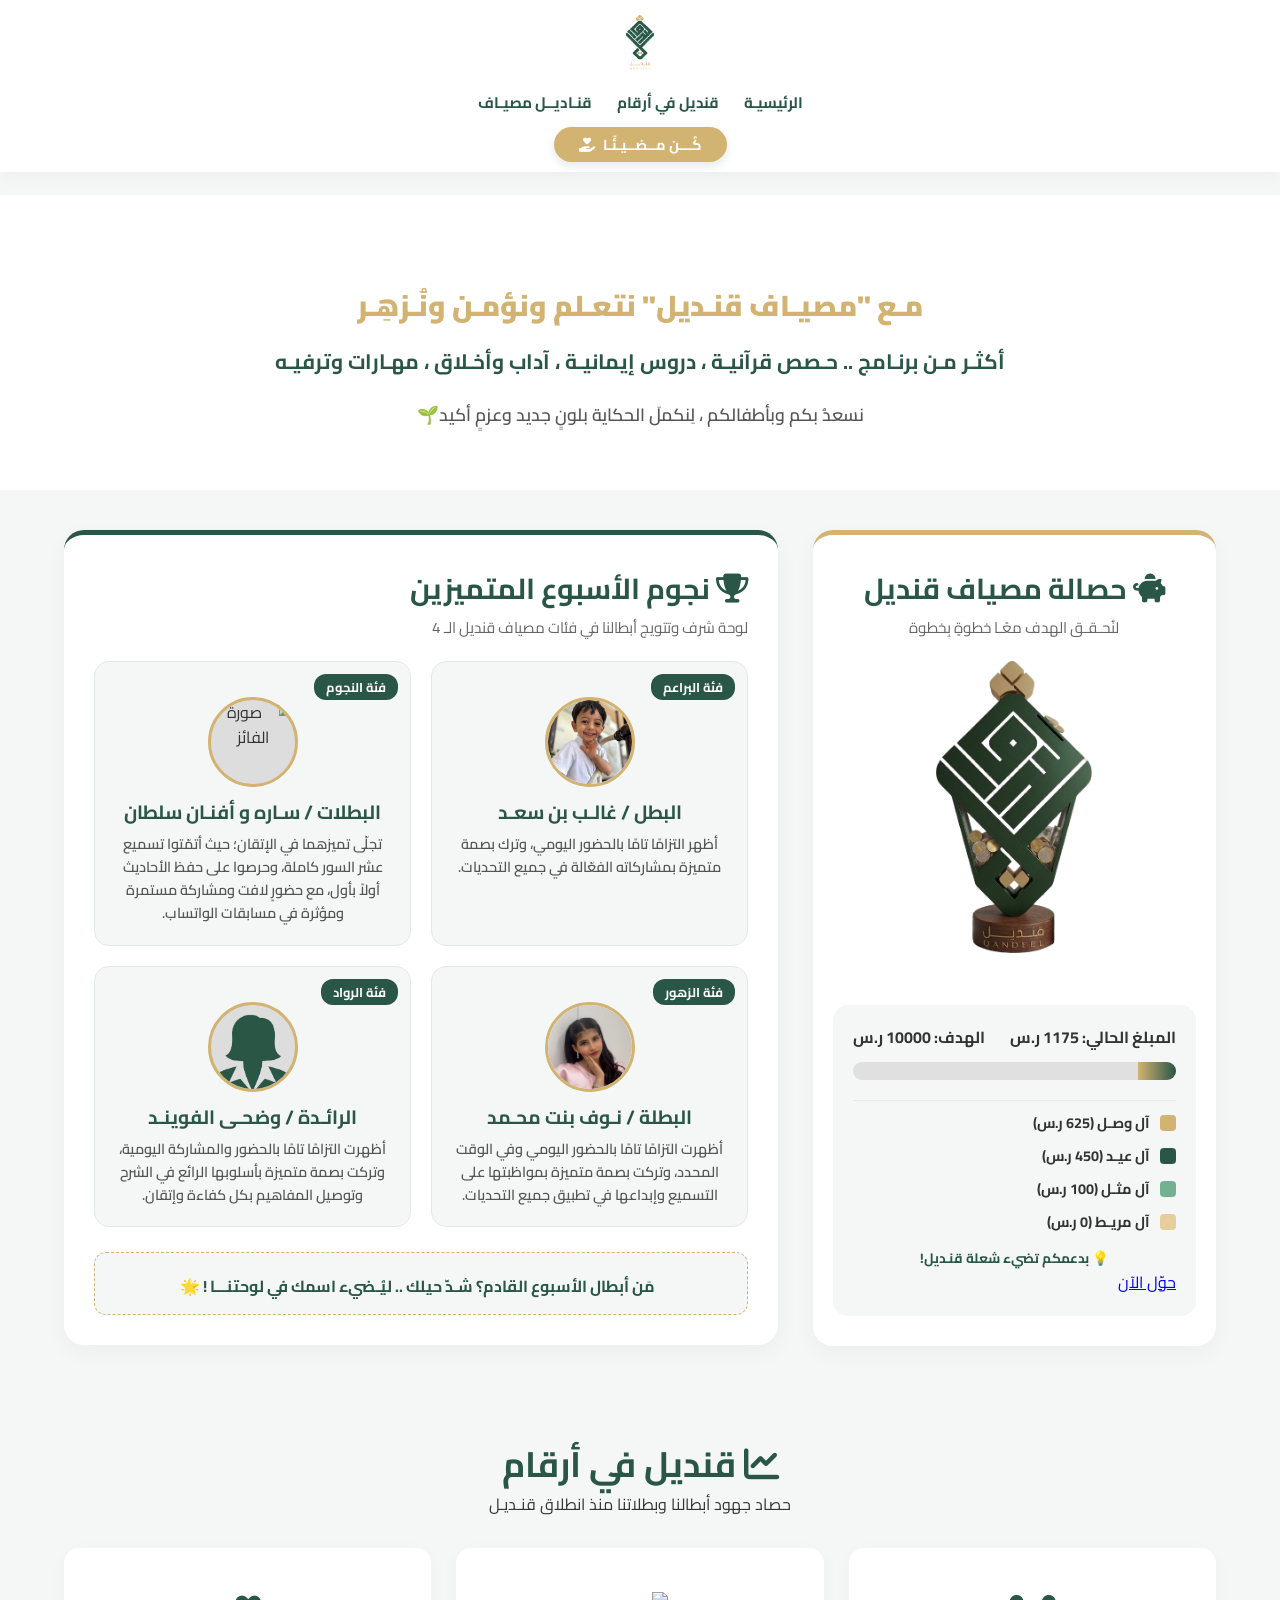
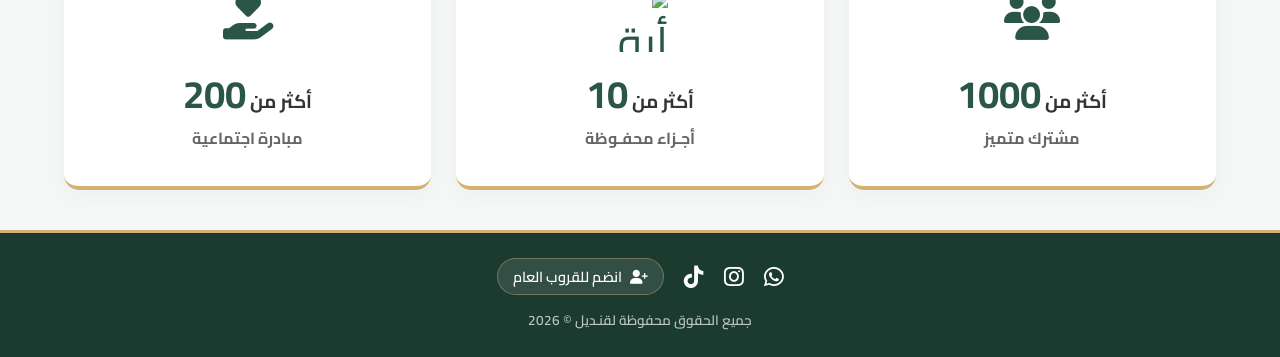
==== index.html @ 7ebe087e "Update index.html" ====
<!DOCTYPE html>
<html lang="ar" dir="rtl">
<head>
    <meta charset="UTF-8">
    <meta name="viewport" content="width=device-width, initial-scale=1.0">
    <title>قنديل</title>
    <!-- استدعاء خط Cairo المعتمد -->
    <link rel="preconnect" href="https://fonts.googleapis.com">
    <link rel="preconnect" href="https://fonts.gstatic.com" crossorigin>
    <link href="https://fonts.googleapis.com/css2?family=Cairo:wght@400;600;700;900&display=swap" rel="stylesheet">
    <!-- مكتبة الأيقونات Font Awesome -->
    <link rel="stylesheet" href="https://cdnjs.cloudflare.com/ajax/libs/font-awesome/6.4.0/css/all.min.css">
    <link rel="stylesheet" href="styleq.css">
</head>
<body>
<header>
    <div class="container navbar">
        <!-- الشعار في الأعلى ليكون بالوسط تماماً -->
        <div class="nav-logo-row">
            <a href="index.html#hero">
                <img src="شفاف%20%20قنديل.png" alt="شعار مصياف قنديل" class="nav-logo">
            </a>
        </div>

        <!-- روابط التنقل تحت الشعار مباشرة -->
        <div class="nav-links-row">
            <nav>
                <ul class="nav-links">
                    <li><a href="index.html" title="الرئيسية"> الرئيسيـة </a></li>
                    <li><a href="index.html#stats">قنديل في أرقام</a></li>
                    <li><a href="all.html">قنـاديــل مصيـاف</a></li>
                </ul>
            </nav>
        </div>

        <!-- 3. زر كن مضيئاً بحجم صغير وملموم في الأسفل -->
        <div class="nav-bottom-row">
            <a href="IBAN.html" class="nav-support-btn">
                كُـــن مــضــيـئًـا <i class="fa-solid fa-hand-holding-heart"></i>
            </a>
        </div>

    </div>
</header>
<section class="hero-section" id="hero">
    <div class="container hero-container">

        <h1 class="welcome-title"> <span class="brand-name"></span></h1>

        <div class="hero-intro-content">
            <h2 class="hero-main-text">مـع "مصيـاف قنـديل" نتعـلم ونؤمـن ونُـزهِـر</h2>
            <p class="hero-sub-text">أكثـر مـن برنـامج .. حـصص قرآنيـة ، دروس إيمانيـة ، آداب وأخـلاق ، مهـارات وترفيـه</p>
            <p class="hero-vision-text">نسعدُ بكم وبأطفالكم ،
لِنكملَ الحكاية بلونٍ جديد وعزمٍ أكيد🌱</p>
        </div>

    </div>
</section>

    <!-- لوحة التفاعل الرئيسية (المقسمة لعمودين يمين ويسار) -->
    <section id="main-dashboard" class="dashboard-section">
        <div class="container dashboard-grid">

            <!-- العمود الأيمن: الحصالة ممتدة بالطول -->
            <div class="right-column-box">
                <div class="section-title-box">
                    <h2><i class="fa-solid fa-piggy-bank"></i> حصالة مصياف قنديل</h2>
                    <p>لنُحـقـق الهدف معًـا خطوةٍ بِخطوة</p>
                </div>
                <!-- صورة الحصالة الكبيرة -->
                <div class="money-box-img-container">
                    <img src="حصالةقنديل.png" alt="حصالة قنديل الكبيرة" class="money-box-large-img">
                </div>
                <!-- عداد الحصالة أسفل الصورة -->
                <div class="progress-container-box">
                    <div class="progress-info">
                        <span>المبلغ الحالي: <strong id="current-amount">1175</strong> ر.س</span>
                        <span>الهدف: <strong>10000</strong> ر.س</span>
                    </div>

                    <div class="progress-bar-bg">
                        <div id="progress-fill" class="progress-bar-fill" style="width: 11.75%;"></div>
                    </div>

                    <div class="families-legend">
                        <div class="legend-item">
                            <span class="color-box" style="background-color: #D2B372;"></span> <span class="family-name">آل وصـل (625 ر.س)</span>
                        </div>
                        <div class="legend-item">
                            <span class="color-box" style="background-color: #2A5647;"></span> <span class="family-name">آل عيـد (450 ر.س)</span>
                        </div>
                        <div class="legend-item">
                            <span class="color-box" style="background-color: #72B192;"></span> <span class="family-name">آل مثـل (100 ر.س)</span>
                        </div>
                        <div class="legend-item">
                            <span class="color-box" style="background-color: #E6CE9A;"></span> <span class="family-name">آل مريـط (0 ر.س)</span>
                        </div>
                    </div>

                    <p class="motivation-text">💡 بدعمكم تضيء شعلة قنـديل!</p>
                    <div class="motivation-btn-row">
                    <a href="IBAN.html" class="btn-transfer-now">حوّل الآن</a>
                    </div>
                </div>
            </div>

            <!-- العمود الأيسر والأوسط: لوحة نجوم الفئات الـ 4 -->
            <div class="left-column-stars">
                <div class="section-title-box">
                    <h2><i class="fa-solid fa-trophy"></i> نجوم الأسبوع المتميزين</h2>
                    <p>لوحة شرف وتتويج أبطالنا في فئات مصياف قنديل الـ 4</p>
                </div>

                <div class="stars-categories-grid">
                    <div class="winner-card card-baraem">
                        <span class="category-tag">فئة البراعم</span>
                        <div class="winner-avatar-box">
                            <img src="غالب%20سعد.jpeg" alt="صورة الفائز" class="winner-img">
                        </div>
                        <div class="winner-details">
                            <h3>البطل / غالـب بن سعـد </h3>
                            <p class="achievement-text">أظهر التزامًا تامًا بالحضور اليومي، وترك بصمة متميزة بمشاركاته الفعّالة في جميع التحديات.</p>
                        </div>
                    </div>

                    <div class="winner-card card-stars">
                        <span class="category-tag">فئة النجوم</span>
                        <div class="winner-avatar-box">
                            <img src="1afnan.png" alt="صورة الفائز" class="winner-img" >
                        </div>
                        <div class="winner-details">
                            <h3>البطلات / سـاره و أفنـان سلطان </h3>
                            <p class="achievement-text">تجلّى تميزهما في الإتقان؛ حيث أتمّتوا تسميع عشر السور كاملة، وحرصوا على حفظ الأحاديث أولاً بأول، مع حضورٍ لافت ومشاركة مستمرة ومؤثرة في مسابقات الواتساب.</p>
                        </div>
                    </div>

                    <div class="winner-card card-flowers">
                        <span class="category-tag">فئة الزهور</span>
                        <div class="winner-avatar-box">
                            <img src="نوف.jpeg" alt="صورة الفائز" class="winner-img">
                        </div>
                        <div class="winner-details">
                            <h3>البطلة / نـوف بنت محـمد </h3>
                            <p class="achievement-text">أظهرت التزامًا تامًا بالحضور اليومي وفي الوقت المحدد، وتركت بصمة متميزة بمواظبتها على التسميع وإبداعها في تطبيق جميع التحديات.</p>
                        </div>
                    </div>

                    <div class="winner-card card-rowad">
                        <span class="category-tag">فئة الرواد</span>
                        <div class="winner-avatar-box">
                            <img src="girl-avatar.png" alt="صورة الفائز" class="winner-img winner-img-rowad">
                        </div>
                        <div class="winner-details">
                            <h3>الرائـدة / وضحـى الفوينـد  </h3>
                            <p class="achievement-text">أظهرت التزامًا تامًا بالحضور والمشاركة اليومية، وتركت بصمة متميزة بأسلوبها الرائع في الشرح وتوصيل المفاهيم بكل كفاءة وإتقان.</p>
                        </div>
                    </div>
                </div>

                <div class="stars-motivation-box">
                    <p><i class="fas fa-sparkles"></i> مَن أبطال الأسبوع القادم؟ شـدّ حيلك .. ليُـضيء اسمك في لوحتنـــا ! 🌟</p>
                </div>
            </div>

        </div>
    </section>

<!-- قسم قنديل في أرقام -->
<section id="stats" class="stats-section">
    <div class="container">
        <div class="section-title">
            <h2><i class="fa-solid fa-chart-line"></i> قنديل في أرقام</h2>
            <p>حصاد جهود أبطالنا وبطلاتنا  منذ انطلاق قنـديـل</p>
        </div>
        <div class="stats-grid">
            <div class="stat-item">
                <div class="stat-icon"><i class="fa-solid fa-users"></i></div>
                <h3>أكثر من <span class="counter" data-target="1000">1000</span></h3>
                <p>مشترك متميز</p>
            </div>

            <div class="stat-item">
    <div class="stat-icon">
        <!-- الصورة الجديدة مكان الأيقونة القديمة -->
        <img src="ايقونة%20قران%20(2).png" alt="أيقونة القرآن" class="quran-custom-icon">
    </div>
    <h3>أكثر من <span class="counter" data-target="10">10</span></h3>
    <p>أجـزاء محفـوظة</p>
    </div>
            <div class="stat-item">
                <div class="stat-icon"><i class="fa-solid fa-hand-holding-heart"></i></div>
                <h3>أكثر من <span class="counter" data-target="200">200</span></h3>
                <p>مبادرة اجتماعية</p>
            </div>
        </div>
    </div>
</section>


    <!-- الفوتر -->
<footer>
    <div class="container footer-container">
        <div class="footer-socials">
            <a href="https://wa.me/966579517751" target="_blank" title="واتساب المبادرة" class="footer-icon-link">
                <i class="fa-brands fa-whatsapp"></i>
            </a>
            <a href="https://www.instagram.com/qandeel_fund" target="_blank" title="انستقرام المبادرة" class="footer-icon-link">
             <i class="fa-brands fa-instagram"></i>
            </a>
            <a href="https://www.tiktok.com/@qandeel_fund?_r=1&_t=ZS-97tT4upqG7I" target="_blank" title="تيك توك المبادرة" class="footer-icon-link">
            <i class="fa-brands fa-tiktok"></i>
            </a>
            <a href="https://chat.whatsapp.com/KPNoigsbJTEI9pqOmeyUr5?mode=gi_t" target="_blank" title="القروب العام" class="footer-icon-link join-icon">
                <i class="fa-solid fa-user-plus"></i> <span class="icon-text">انضم للقروب العام</span>
            </a>
        </div>

        <div class="footer-rights">
            <p>جميع الحقوق محفوظة لقنـديل © 2026</p>
        </div>
    </div>
</footer>

<!-- استدعاء ملف الجافا سكريبت للعدادات وشريط التقدم فقط -->
<script type="text/javascript" src="./script.js?v=1.2"></script>

</body>
</html>
---- styleq.css ----
/* =======================================================
   1. إعدادات المتغيرات والألوان بناءً على هوية قنديل
   ======================================================= */
:root {
    --primary-color: #2A5647;   /* الأخضر الداكن المعتمد للهوية */
    --accent-color: #D2B372;    /* الذهبي المعتمد (شعلة النور) */
    --light-bg: #f4f7f5;        /* خلفية مريحة */
    --white: #ffffff;
    --text-color: #333333;
    --transition: all 0.4s ease;
}

* {
    margin: 0;
    padding: 0;
    box-sizing: border-box;
    font-family: 'Cairo', sans-serif;
}

html {
    scroll-behavior: smooth;
}

body {
    background-color: var(--light-bg);
    color: var(--text-color);
    line-height: 1.6;
    overflow-x: hidden; /* يمنع أي ظهور لشريط التمرير العرضي المزعج في الآيفون */
    padding-top: 195px !important; /* مسافة تعويضية علوية لضمان عدم اختفاء بداية الـ Hero تحت الهيدر المطور المكون من 3 أسطر */
}

.container {
    width: 90%;
    max-width: 1300px;
    margin: 0 auto;
}

/* =======================================================
   2. الهيدر وشريط التنقل العلوي الثابت والمطور (Navbar)
   ======================================================= */
header {
    background-color: var(--white);
    box-shadow: 0 4px 15px rgba(0, 0, 0, 0.04);
    position: fixed;
    top: 0;
    left: 0;
    width: 100%;
    z-index: 1000;
    padding: 15px 0 10px 0;
}

/* حاوية الهيدر ترتب الأسطر الثلاثة عمودياً وتحاذيها في الوسط */
.navbar {
    display: flex;
    flex-direction: column;
    align-items: center; /* توسيط كل شيء */
    gap: 12px;
    width: 100%;
}

/* السطر الأول: الشعار في المنتصف */
.nav-logo-row {
    display: flex;
    justify-content: center;
    width: 100%;
}

.nav-logo {
    height: 55px; /* حجم مناسب للشعار */
    width: auto;
    object-fit: contain;
}

/* السطر الثاني: الروابط مجمعة في الوسط تحت الشعار */
.nav-links-row {
    display: flex;
    justify-content: center;
    width: 100%;
}

.nav-links {
    display: flex;
    align-items: center;
    justify-content: center;
    gap: 25px;
    list-style: none;
    margin: 0;
    padding: 0;
}

.nav-links li a {
    text-decoration: none;
    color: var(--primary-color);
    font-weight: 700;
    font-size: 0.95rem;
    transition: var(--transition);
}

.nav-links li a:hover {
    color: var(--accent-color);
}

/* أيقونة المنزل */
.home-icon {
    font-size: 1.3rem;
    color: var(--primary-color);
    transition: var(--transition);
    vertical-align: middle;
}

.home-icon:hover {
    color: var(--accent-color);
    transform: scale(1.15);
}

/* السطر الثالث: زر الدعم المصغر */
.nav-bottom-row {
    display: flex;
    justify-content: center;
    width: 100%;
}

/* تصميم الزر المصغر والمحكوم بأبعاد ثابتة */
.nav-support-btn {
    background-color: var(--accent-color);
    color: var(--white) !important;
    padding: 6px 25px; /* تقليل الحشو ليكون أصغر وأرشق */
    max-width: 180px; /* تحديد عرض أقصى لكي لا يمتد ويصبح ضخماً */
    width: auto; /* يلغي الامتداد التلقائي */
    border-radius: 50px;
    text-decoration: none;
    font-weight: 700;
    font-size: 0.9rem; /* خط أصغر وأرتب */
    box-shadow: 0 4px 10px rgba(42, 86, 71, 0.12);
    transition: var(--transition);
    display: inline-flex;
    align-items: center;
    justify-content: center;
    gap: 8px;
}

.nav-support-btn:hover {
    background-color: var(--primary-color);
    transform: translateY(-2px);
    box-shadow: 0 6px 15px rgba(42, 86, 71, 0.2);
}

/* =======================================================
   3. قسم الترحيب الموحد (Hero Section) - فخامة متكاملة عمودية
   ======================================================= */
.hero-section {
    background: var(--white);
    padding: 60px 0;
    text-align: center;
    width: 100%;
}

.hero-container {
    max-width: 900px;
    margin: 0 auto;
    display: flex;
    flex-direction: column;
    align-items: center;
    gap: 30px; /* مسافة مريحة تفصل الترحيب الرئيسي عن بقية الأسطر */
}

/* جملة الترحيب الرئيسية */
.welcome-title {
    font-size: 2.2rem;
    font-weight: 900;
    color: var(--primary-color);
    margin: 0;
}

.welcome-title .brand-name {
    color: var(--accent-color);
}

/* حاوية الأسطر العمودية الثلاثة */
.hero-intro-content {
    display: flex;
    flex-direction: column;
    align-items: center;
    gap: 20px; /* مسافة متناسقة بين الأسطر الثلاثة تحت بعض */
    width: 100%;
}

/* السطر الأول */
.hero-main-text {
    font-size: 1.8rem;
    font-weight: 900;
    color: var(--accent-color);
    margin: 0;
    line-height: 1.4;
}

/* السطر الثاني */
.hero-sub-text {
    font-size: 1.3rem;
    font-weight: 700;
    color: var(--primary-color);
    margin: 0;
    line-height: 1.6;
}

/* السطر الثالث */
.hero-vision-text {
    font-size: 1.1rem;
    font-weight: 600;
    color: #555555;
    max-width: 850px;
    margin: 0 auto;
    line-height: 1.8;
}

.btn-primary {
    background-color: var(--primary-color);
    color: var(--white);
    padding: 14px 35px;
    border-radius: 30px;
    text-decoration: none;
    font-weight: 700;
    font-size: 1.1rem;
    transition: var(--transition);
    display: inline-block;
    box-shadow: 0 4px 15px rgba(42, 86, 71, 0.2);
}

.btn-primary:hover {
    background-color: var(--accent-color);
    color: var(--primary-color);
}

/* =======================================================
   4. لوحة التحكم الإحصائية (Dashboard Section)
   ======================================================= */
.dashboard-section {
    padding: 40px 0;
}

.dashboard-grid {
    display: grid;
    grid-template-columns: 35% 62%;
    gap: 3%;
    align-items: start;
}

.section-title-box h2 {
    color: var(--primary-color);
    font-size: 1.8rem;
    margin-bottom: 5px;
    font-weight: 700;
}

.stat-icon .quran-custom-icon {
    width: 55px;
    height: 60px;
    object-fit: contain;
    display: inline-block;
    vertical-align: middle;
}

.section-title-box p {
    color: #666;
    font-size: 0.95rem;
    margin-bottom: 20px;
}

/* بوكس الحصالة */
.right-column-box {
    background-color: var(--white);
    padding: 30px 20px;
    border-radius: 20px;
    box-shadow: 0 8px 25px rgba(0,0,0,0.04);
    border-top: 5px solid var(--accent-color);
    text-align: center;
}

.money-box-img-container {
    margin: 20px 0;
}

.money-box-large-img {
    max-width: 43%;
    height: auto;
    animation: pulse 2.5s infinite alternate;
}

@keyframes pulse {
    0% { transform: scale(1); }
    100% { transform: scale(1.04); }
}

/* =======================================================
   5. بوكس العداد ودليل ألوان العوائل الجديد
   ======================================================= */
.progress-container-box {
    background-color: var(--light-bg);
    padding: 20px;
    border-radius: 15px;
    margin-top: 15px;
    text-align: right;
}

.progress-info {
    display: flex;
    justify-content: space-between;
    font-size: 1rem;
    font-weight: 700;
    margin-bottom: 12px;
    direction: rtl;
}

.progress-bar-bg {
    background-color: #e0e0e0;
    height: 18px;
    border-radius: 10px;
    overflow: hidden;
    margin-bottom: 20px;
}

/* الكود يستهدف الكلاس الجديد الخاص بالرائدة فقط */
.winner-img-rowad {
    transform: translateY(7px) !important;
    object-position: bottom center !important;
}

.progress-bar-fill {
    background: linear-gradient(90deg, var(--accent-color), var(--primary-color));
    height: 100%;
    transition: width 1.5s ease-in-out;
}

/* دليل ألوان العوائل الرأسي المنظم للآيفون */
.families-legend {
    display: flex;
    flex-direction: column;
    gap: 10px;
    margin: 15px 0;
    padding-top: 10px;
    border-top: 1px solid rgba(0, 0, 0, 0.05);
}

.legend-item {
    display: flex;
    align-items: center;
    gap: 10px;
    direction: rtl;
}

.color-box {
    width: 16px;
    height: 16px;
    border-radius: 4px;
    display: inline-block;
    flex-shrink: 0;
}

.family-name {
    font-size: 0.9rem;
    font-weight: 700;
    color: var(--text-color);
}

.motivation-text {
    font-size: 0.85rem;
    color: var(--primary-color);
    font-weight: 700;
    margin-top: 15px;
    text-align: center;
}

/* =======================================================
   6. لوحة شرف النجوم والأرقام
   ======================================================= */
.left-column-stars {
    background-color: var(--white);
    padding: 30px;
    border-radius: 20px;
    box-shadow: 0 8px 25px rgba(0,0,0,0.04);
    border-top: 5px solid var(--primary-color);
}

.stars-categories-grid {
    display: grid;
    grid-template-columns: 1fr 1fr;
    gap: 20px;
}

.winner-card {
    background: var(--light-bg);
    border-radius: 15px;
    padding: 20px;
    position: relative;
    display: flex;
    flex-direction: column;
    align-items: center;
    text-align: center;
    transition: var(--transition);
    border: 1px solid #e3eae5;
}

.winner-card:hover {
    transform: translateY(-5px);
    box-shadow: 0 10px 20px rgba(42, 86, 71, 0.08);
}

.category-tag {
    position: absolute;
    top: 12px;
    right: 12px;
    background-color: var(--primary-color);
    color: var(--white);
    padding: 3px 12px;
    border-radius: 12px;
    font-size: 0.8rem;
    font-weight: 700;
}

.winner-avatar-box {
    width: 90px;
    height: 90px;
    border-radius: 50%;
    border: 3px solid var(--accent-color);
    overflow: hidden;
    margin: 15px 0 10px 0;
    background-color: #ddd;
}

.winner-img {
    width: 100%;
    height: 100%;
    object-fit: cover;
}

.winner-details h3 {
    color: var(--primary-color);
    font-size: 1.2rem;
    font-weight: 700;
    margin-bottom: 5px;
}

/* --- تنسيق النص التشجيعي أسفل لوحة النجوم --- */
.stars-motivation-box {
    margin-top: 25px;
    padding: 15px;
    background-color: var(--light-bg);
    border-radius: 12px;
    text-align: center;
    border: 1px dashed var(--accent-color);
}

.stars-motivation-box p {
    color: var(--primary-color);
    font-size: 1rem;
    font-weight: 700;
    margin: 0;
    display: inline-flex;
    align-items: center;
    justify-content: center;
    gap: 8px;
}

.achievement-text {
    font-size: 0.9rem;
    color: #555;
    font-weight: 600;
}

.section-title {
    text-align: center;
    margin: 50px 0 30px 0;
}

.section-title h2 {
    color: var(--primary-color);
    font-size: 2.2rem;
    font-weight: 700;
}

.stats-grid {
    display: grid;
    grid-template-columns: repeat(auto-fit, minmax(260px, 1fr));
    gap: 25px;
    margin-bottom: 40px;
}

.stat-item {
    background-color: var(--white);
    padding: 35px 20px;
    border-radius: 15px;
    text-align: center;
    box-shadow: 0 5px 20px rgba(0,0,0,0.03);
    border-bottom: 4px solid var(--accent-color);
}

.stat-icon {
    font-size: 2.8rem;
    color: var(--primary-color);
    margin-bottom: 10px;
}

.counter {
    font-size: 2.4rem;
    color: var(--primary-color);
    font-weight: 700;
}

.stat-item p {
    font-weight: 700;
    color: #666;
}

/* =======================================================
   7. قسم من نحن والفوتر الرسمي المطور
   ======================================================= */
.about-section {
    background-color: var(--primary-color);
    color: var(--white);
    padding: 60px 0;
    border-radius: 20px 20px 0 0;
}

.about-grid {
    display: grid;
    grid-template-columns: 55% 40%;
    gap: 5%;
    align-items: center;
}

.about-text h2 {
    color: var(--accent-color);
    font-size: 2rem;
    margin-bottom: 20px;
    font-weight: 700;
    text-align: right;
}

.about-text p {
    font-size: 1rem;
    font-weight: 600;
    text-align: right;
    line-height: 1.8;
    opacity: 0.95;
}

.about-gallery-single {
    width: 80%;
    text-align: center;
}

.combined-gallery-img {
    width: 100%;
    height: auto;
    display: block;
    object-fit: contain;
}

footer {
    background-color: #1b3a30;
    color: var(--white);
    padding: 25px 0;
    font-weight: 600;
    font-size: 0.9rem;
    border-top: 3px solid var(--accent-color);
}

.footer-container {
    display: flex;
    flex-direction: column;
    align-items: center;
    gap: 15px;
    text-align: center;
}

.footer-socials {
    display: flex;
    align-items: center;
    justify-content: center;
    gap: 20px;
}

.footer-icon-link {
    color: var(--white);
    text-decoration: none;
    font-size: 1.4rem;
    display: inline-flex;
    align-items: center;
    gap: 8px;
    transition: var(--transition);
}

.footer-icon-link.join-icon {
    font-size: 0.9rem;
    background-color: rgba(255, 255, 255, 0.1);
    padding: 6px 15px;
    border-radius: 20px;
    border: 1px solid rgba(212, 179, 114, 0.4);
}

.footer-icon-link:hover {
    color: var(--accent-color);
    transform: translateY(-2px);
}

.footer-icon-link.join-icon:hover {
    background-color: var(--accent-color);
    color: var(--primary-color);
}

.footer-rights p {
    opacity: 0.7;
    font-size: 0.85rem;
}

/* =======================================================
   8. شاشات العرض التفاعلية المتوسطة (Tablets)
   ======================================================= */
@media (max-width: 992px) {
    .dashboard-grid { grid-template-columns: 1fr; gap: 30px; }
    .stars-categories-grid { grid-template-columns: 1fr; }
    .about-grid { grid-template-columns: 1fr; gap: 30px; }
    .about-gallery-single { width: 100%; }
}

/* =======================================================
   9. شاشات الجوال المخصصة والآيفون والتجاوب الذكي الموحد
   ======================================================= */
@media (max-width: 440px) {
    body {
        padding-top: 160px !important; /* مسافة تعويضية موزونة لحماية الهيدر في الجوال لمنع اختفاء الترحيب */
    }

    .hero-section {
        padding-top: 0px !important; /* تقليل المسافة العلوية لتبدأ الفقرة مباشرة تحت الهيدر المفتوح */
        padding-bottom: 25px;
    }

    .hero-container {
        gap: 20px;
        padding: 0 15px;
    }

    .welcome-title { font-size: 1.6rem; }
    .hero-intro-content { gap: 15px; }
    .hero-main-text { font-size: 1.25rem; }
    .hero-sub-text { font-size: 1.05rem; }
    .hero-vision-text { font-size: 0.9rem; line-height: 1.7; }

    /* ضمان ثبات الهيدر العمودي في الجوال */
    .navbar {
        display: flex !important;
        flex-direction: column !important;
        justify-content: center !important;
        align-items: center !important;
        width: 100% !important;
        gap: 12px !important;
        padding: 0 !important;
    }

    .nav-logo {
        height: 48px !important; /* تصغير طفيف وموحد للشعار في الجوال */
        margin-bottom: 2px !important;
    }

    nav {
        width: 100% !important;
        display: flex !important;
        justify-content: center !important;
    }

    nav ul {
        display: flex !important;
        flex-direction: row !important;
        align-items: center !important;
        justify-content: center !important;
        gap: 15px !important; /* مسافة مريحة للروابط */
        width: 100% !important;
    }

    nav ul li {
        margin: 0 !important;
        padding: 0 !important;
    }

    nav ul li a {
        font-size: 0.88rem !important;
        white-space: nowrap !important;
    }

    .nav-support-btn {
        max-width: 160px !important; /* أبعاد محكومة للزر على الآيفون */
        padding: 5px 20px !important;
        font-size: 0.88rem !important;
        width: 100% !important;
        justify-content: center;
    }

    /* ضبط أبعاد كتل العناصر المتنوعة للجوال */
    .section-title-box h2 { font-size: 1.3rem; text-align: center; }
    .section-title-box p { font-size: 0.85rem; text-align: center; }
    .money-box-large-img { max-width: 55%; }
    .right-column-box, .left-column-stars { padding: 20px 12px; }
    .about-text h2 { font-size: 1.4rem; text-align: center; }
    .about-text p { font-size: 0.88rem; text-align: justify; }

    .stars-motivation-box {
        margin-top: 18px;
        padding: 12px 10px;
    }
    .stars-motivation-box p {
        font-size: 0.82rem;
    }

    .footer-socials {
        flex-direction: row;
        flex-wrap: wrap;
        justify-content: center;
        gap: 12px;
    }
    .footer-icon-link.join-icon .icon-text {
        font-size: 0.78rem;
    }
}
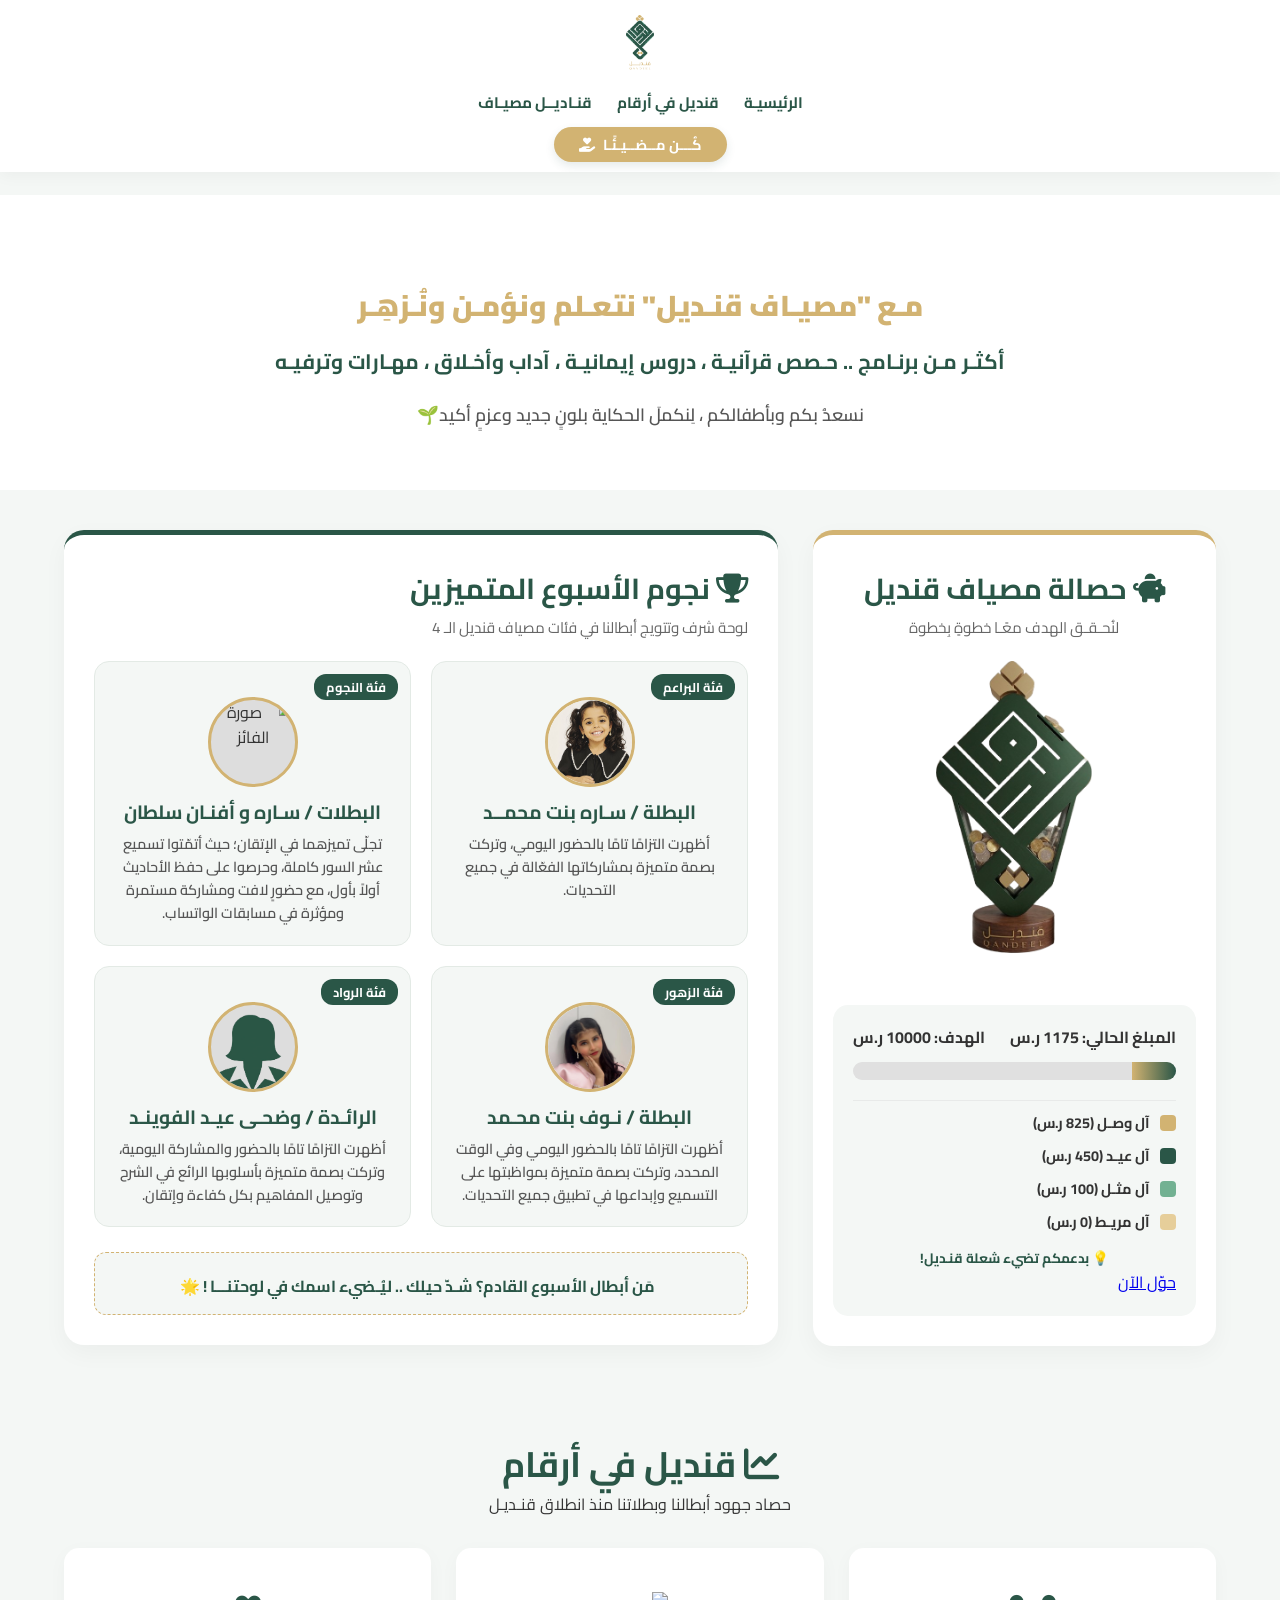
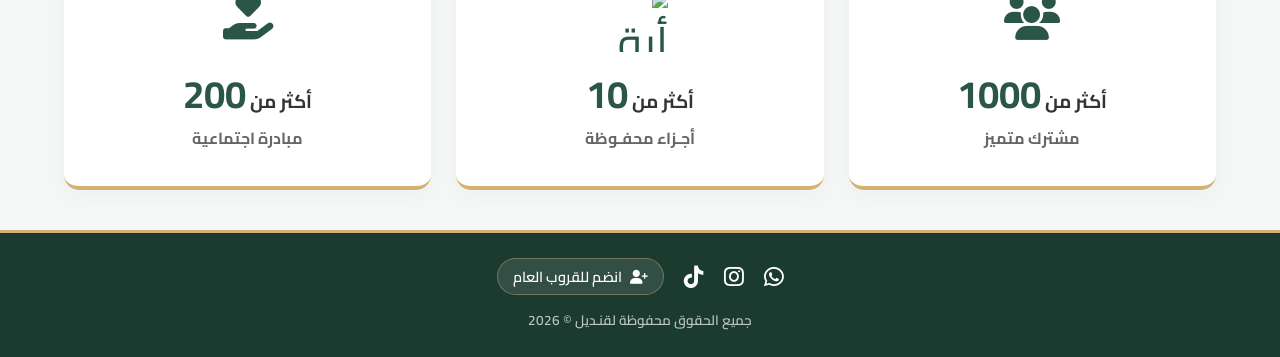
==== commit e59b0bd7: "Update index.html" ====
--- a/index.html
+++ b/index.html
@@ -79,12 +79,12 @@
                     </div>
 
                     <div class="progress-bar-bg">
-                        <div id="progress-fill" class="progress-bar-fill" style="width: 11.75%;"></div>
+                        <div id="progress-fill" class="progress-bar-fill" style="width: 13.75%;"></div>
                     </div>
 
                     <div class="families-legend">
                         <div class="legend-item">
-                            <span class="color-box" style="background-color: #D2B372;"></span> <span class="family-name">آل وصـل (625 ر.س)</span>
+                            <span class="color-box" style="background-color: #D2B372;"></span> <span class="family-name">آل وصـل (825 ر.س)</span>
                         </div>
                         <div class="legend-item">
                             <span class="color-box" style="background-color: #2A5647;"></span> <span class="family-name">آل عيـد (450 ر.س)</span>
@@ -115,11 +115,11 @@
                     <div class="winner-card card-baraem">
                         <span class="category-tag">فئة البراعم</span>
                         <div class="winner-avatar-box">
-                            <img src="غالب%20سعد.jpeg" alt="صورة الفائز" class="winner-img">
-                        </div>
-                        <div class="winner-details">
-                            <h3>البطل / غالـب بن سعـد </h3>
-                            <p class="achievement-text">أظهر التزامًا تامًا بالحضور اليومي، وترك بصمة متميزة بمشاركاته الفعّالة في جميع التحديات.</p>
+                            <img src="ساره.jpeg" alt="صورة الفائز" class="winner-img">
+                        </div>
+                        <div class="winner-details">
+                            <h3>البطلة / سـاره بنت محمــد </h3>
+                            <p class="achievement-text">أظهرت التزامًا تامًا بالحضور اليومي، وتركت بصمة متميزة بمشاركاتها الفعّالة في جميع التحديات.</p>
                         </div>
                     </div>
 
@@ -151,7 +151,7 @@
                             <img src="girl-avatar.png" alt="صورة الفائز" class="winner-img winner-img-rowad">
                         </div>
                         <div class="winner-details">
-                            <h3>الرائـدة / وضحـى الفوينـد  </h3>
+                            <h3>الرائـدة / وضحـى عيـد الفوينـد  </h3>
                             <p class="achievement-text">أظهرت التزامًا تامًا بالحضور والمشاركة اليومية، وتركت بصمة متميزة بأسلوبها الرائع في الشرح وتوصيل المفاهيم بكل كفاءة وإتقان.</p>
                         </div>
                     </div>
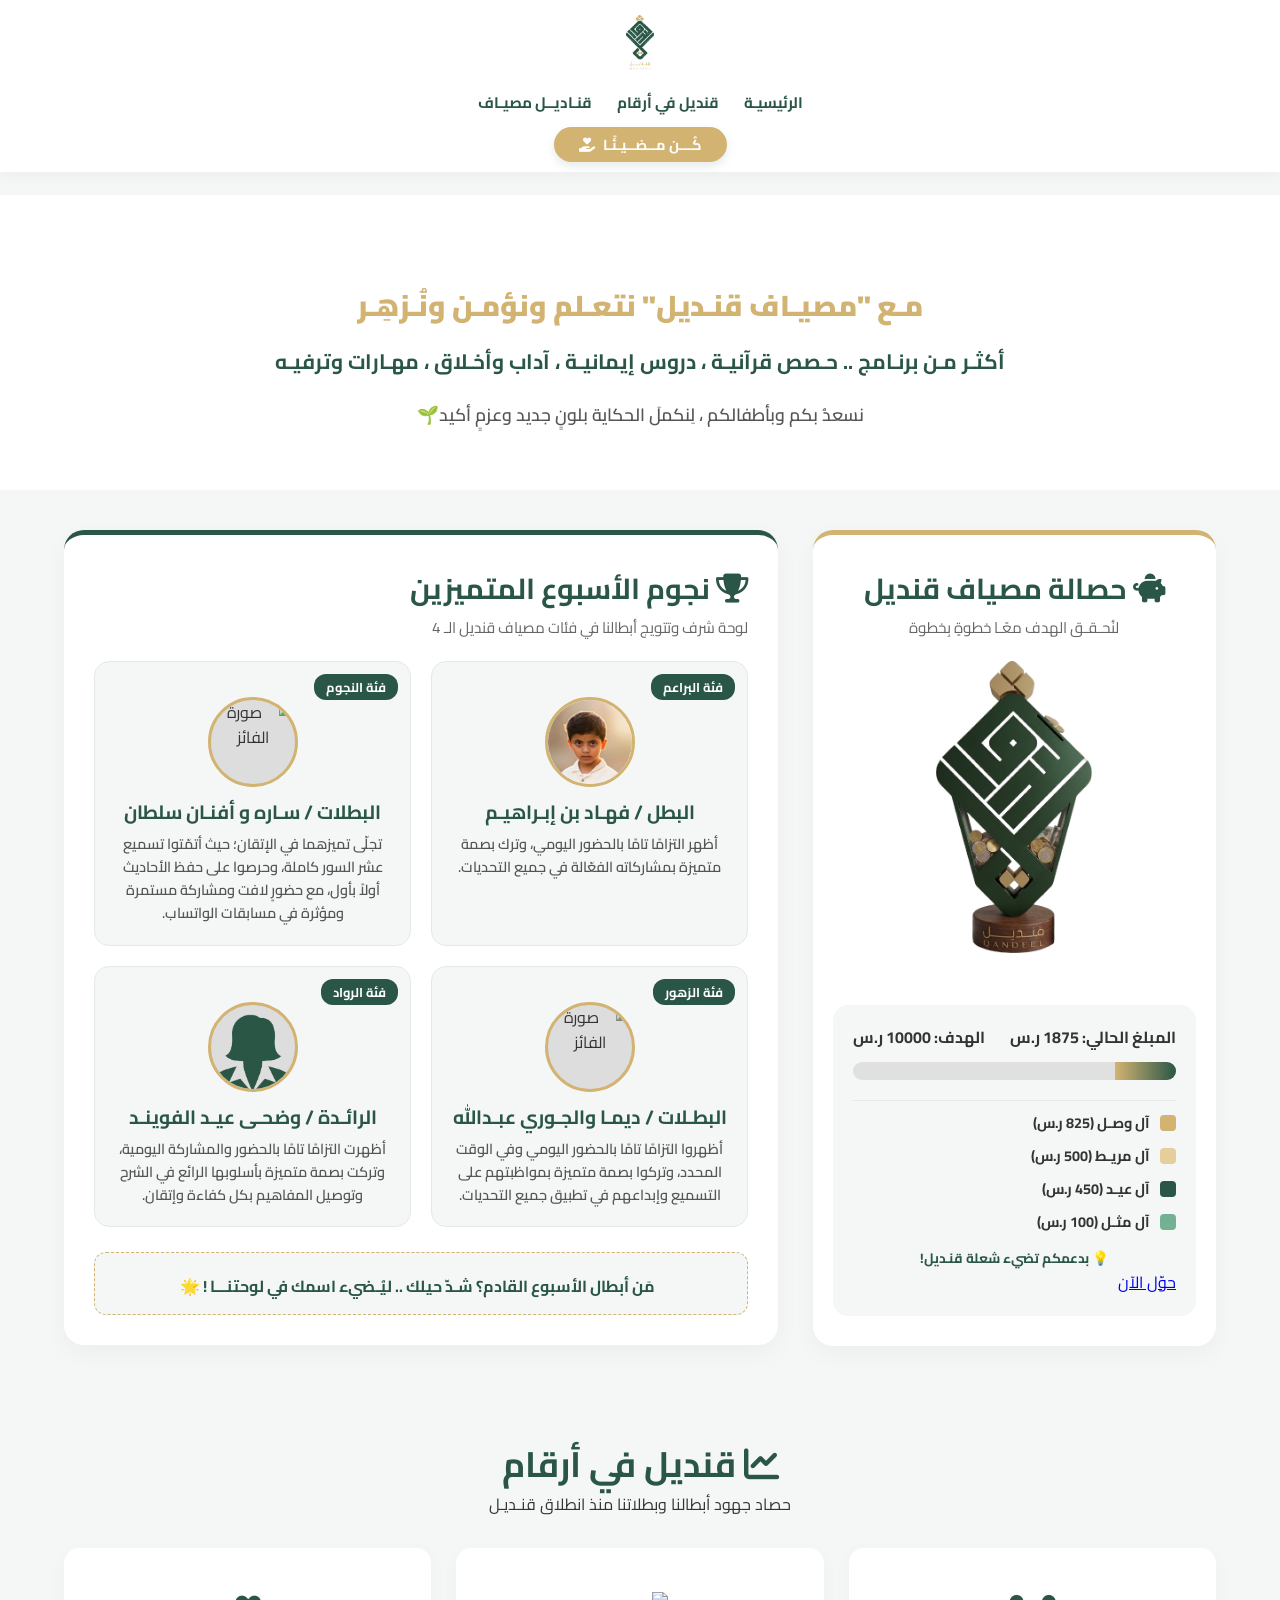
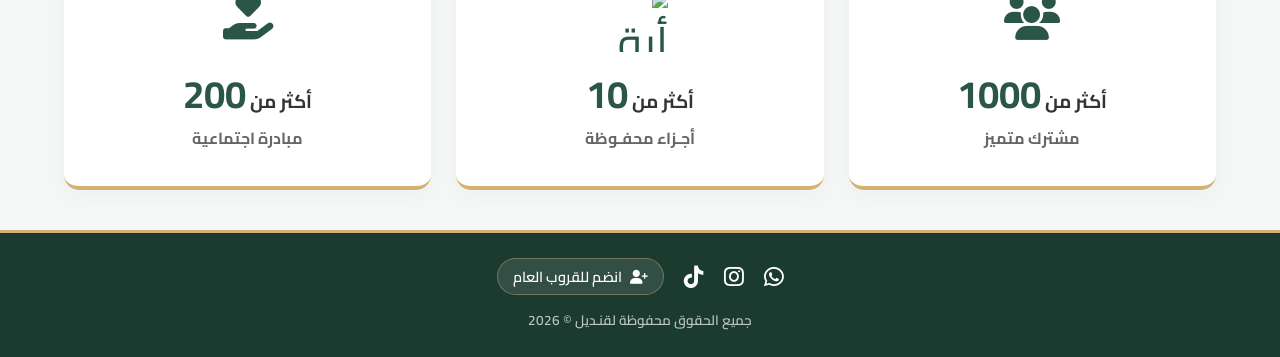
==== commit 52ba4f89: "Update index.html" ====
--- a/index.html
+++ b/index.html
@@ -74,12 +74,12 @@
                 <!-- عداد الحصالة أسفل الصورة -->
                 <div class="progress-container-box">
                     <div class="progress-info">
-                        <span>المبلغ الحالي: <strong id="current-amount">1175</strong> ر.س</span>
+                        <span>المبلغ الحالي: <strong id="current-amount">1875</strong> ر.س</span>
                         <span>الهدف: <strong>10000</strong> ر.س</span>
                     </div>
 
                     <div class="progress-bar-bg">
-                        <div id="progress-fill" class="progress-bar-fill" style="width: 13.75%;"></div>
+                        <div id="progress-fill" class="progress-bar-fill" style="width: 18.75%;"></div>
                     </div>
 
                     <div class="families-legend">
@@ -87,13 +87,13 @@
                             <span class="color-box" style="background-color: #D2B372;"></span> <span class="family-name">آل وصـل (825 ر.س)</span>
                         </div>
                         <div class="legend-item">
+                            <span class="color-box" style="background-color: #E6CE9A;"></span> <span class="family-name">آل مريـط (500 ر.س)</span>
+                        </div>
+                        <div class="legend-item">
                             <span class="color-box" style="background-color: #2A5647;"></span> <span class="family-name">آل عيـد (450 ر.س)</span>
                         </div>
                         <div class="legend-item">
                             <span class="color-box" style="background-color: #72B192;"></span> <span class="family-name">آل مثـل (100 ر.س)</span>
-                        </div>
-                        <div class="legend-item">
-                            <span class="color-box" style="background-color: #E6CE9A;"></span> <span class="family-name">آل مريـط (0 ر.س)</span>
                         </div>
                     </div>
 
@@ -115,11 +115,11 @@
                     <div class="winner-card card-baraem">
                         <span class="category-tag">فئة البراعم</span>
                         <div class="winner-avatar-box">
-                            <img src="ساره.jpeg" alt="صورة الفائز" class="winner-img">
-                        </div>
-                        <div class="winner-details">
-                            <h3>البطلة / سـاره بنت محمــد </h3>
-                            <p class="achievement-text">أظهرت التزامًا تامًا بالحضور اليومي، وتركت بصمة متميزة بمشاركاتها الفعّالة في جميع التحديات.</p>
+                            <img src="فهاد.png" alt="صورة الفائز" class="winner-img">
+                        </div>
+                        <div class="winner-details">
+                            <h3>البطل / فهـاد بن إبـراهيـم  </h3>
+                            <p class="achievement-text">أظهر التزامًا تامًا بالحضور اليومي، وترك بصمة متميزة بمشاركاته الفعّالة في جميع التحديات.</p>
                         </div>
                     </div>
 
@@ -137,11 +137,11 @@
                     <div class="winner-card card-flowers">
                         <span class="category-tag">فئة الزهور</span>
                         <div class="winner-avatar-box">
-                            <img src="نوف.jpeg" alt="صورة الفائز" class="winner-img">
-                        </div>
-                        <div class="winner-details">
-                            <h3>البطلة / نـوف بنت محـمد </h3>
-                            <p class="achievement-text">أظهرت التزامًا تامًا بالحضور اليومي وفي الوقت المحدد، وتركت بصمة متميزة بمواظبتها على التسميع وإبداعها في تطبيق جميع التحديات.</p>
+                            <img src="deema.png" alt="صورة الفائز" class="winner-img">
+                        </div>
+                        <div class="winner-details">
+                            <h3>البطـلات / ديمـا والجـوري عبـدالله </h3>
+                            <p class="achievement-text">أظهروا التزامًا تامًا بالحضور اليومي وفي الوقت المحدد، وتركوا بصمة متميزة بمواظبتهم على التسميع وإبداعهم في تطبيق جميع التحديات.</p>
                         </div>
                     </div>
 
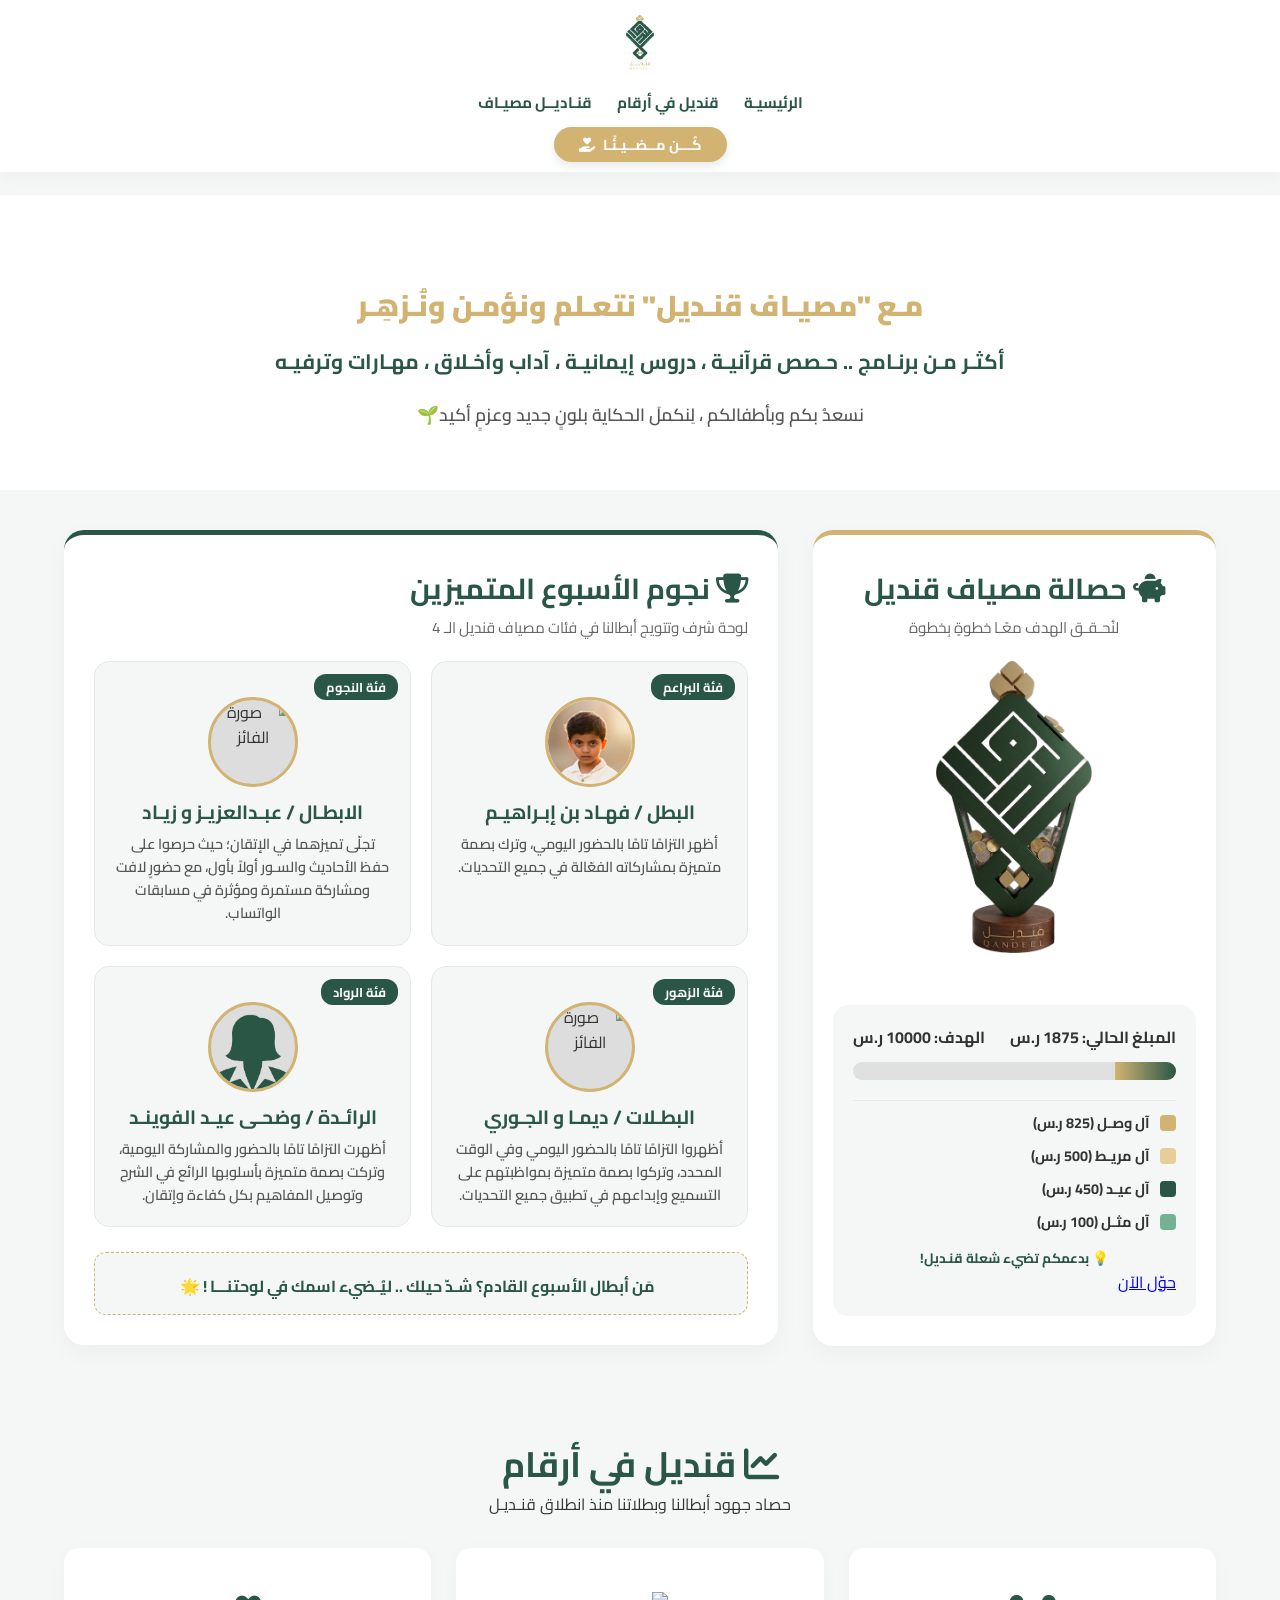
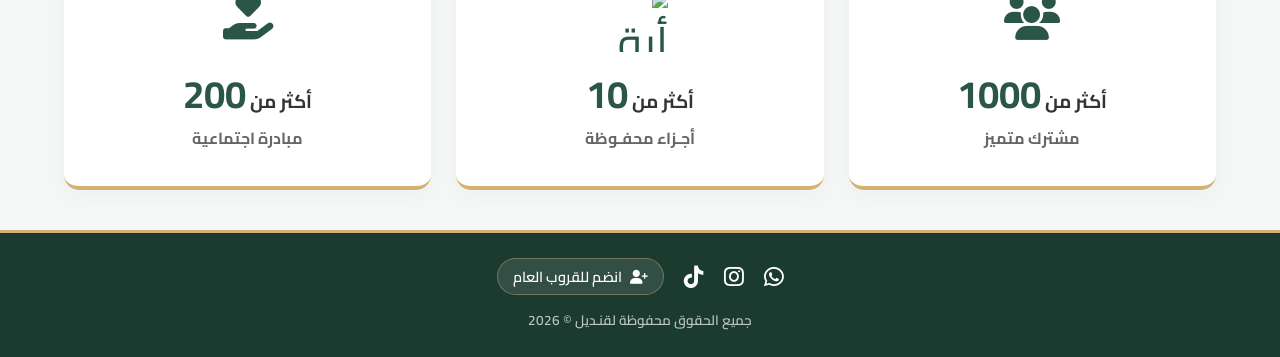
==== commit aba2c226: "Update index.html" ====
--- a/index.html
+++ b/index.html
@@ -129,18 +129,18 @@
                             <img src="1afnan.png" alt="صورة الفائز" class="winner-img" >
                         </div>
                         <div class="winner-details">
-                            <h3>البطلات / سـاره و أفنـان سلطان </h3>
-                            <p class="achievement-text">تجلّى تميزهما في الإتقان؛ حيث أتمّتوا تسميع عشر السور كاملة، وحرصوا على حفظ الأحاديث أولاً بأول، مع حضورٍ لافت ومشاركة مستمرة ومؤثرة في مسابقات الواتساب.</p>
+                            <h3>الابطـال / عبـدالعزيـز و زيـاد </h3>
+                            <p class="achievement-text">تجلّى تميزهما في الإتقان؛ حيث حرصوا على حفظ الأحاديث والسـور أولاً بأول، مع حضورٍ لافت ومشاركة مستمرة ومؤثرة في مسابقات الواتساب.</p>
                         </div>
                     </div>
 
                     <div class="winner-card card-flowers">
                         <span class="category-tag">فئة الزهور</span>
                         <div class="winner-avatar-box">
-                            <img src="deema.png" alt="صورة الفائز" class="winner-img">
-                        </div>
-                        <div class="winner-details">
-                            <h3>البطـلات / ديمـا والجـوري عبـدالله </h3>
+                            <img src="deema (1).png" alt="صورة الفائز" class="winner-img">
+                        </div>
+                        <div class="winner-details">
+                            <h3>البطـلات / ديمـا و الجـوري  </h3>
                             <p class="achievement-text">أظهروا التزامًا تامًا بالحضور اليومي وفي الوقت المحدد، وتركوا بصمة متميزة بمواظبتهم على التسميع وإبداعهم في تطبيق جميع التحديات.</p>
                         </div>
                     </div>
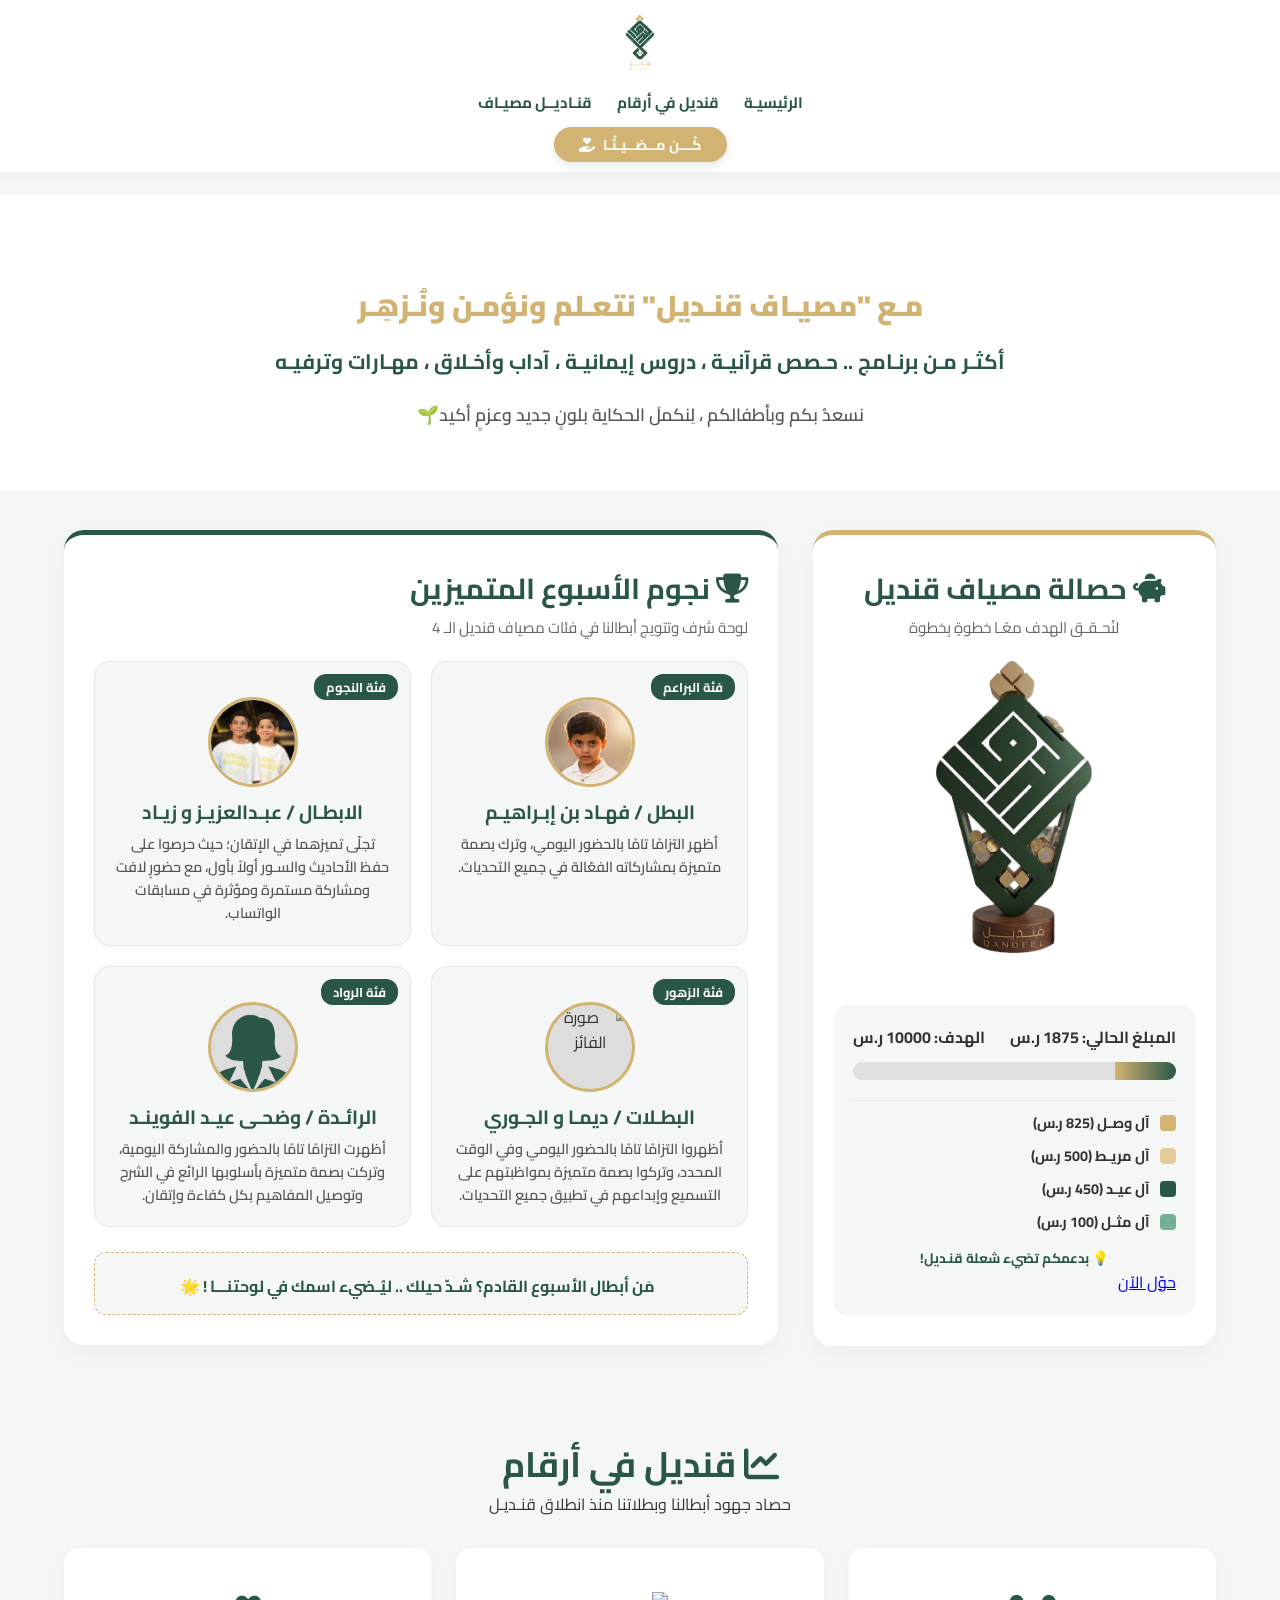
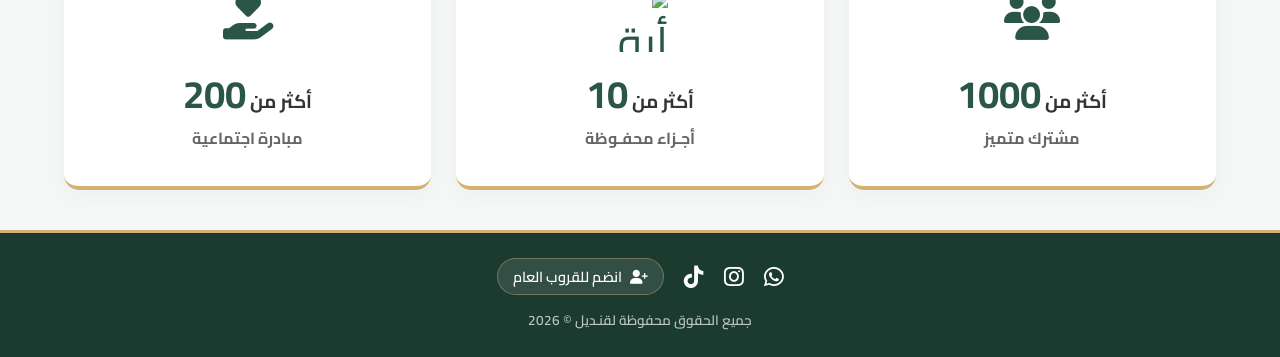
==== commit 420474cb: "Update index.html" ====
--- a/index.html
+++ b/index.html
@@ -126,7 +126,7 @@
                     <div class="winner-card card-stars">
                         <span class="category-tag">فئة النجوم</span>
                         <div class="winner-avatar-box">
-                            <img src="1afnan.png" alt="صورة الفائز" class="winner-img" >
+                            <img src="1aziz.png" alt="صورة الفائز" class="winner-img" >
                         </div>
                         <div class="winner-details">
                             <h3>الابطـال / عبـدالعزيـز و زيـاد </h3>
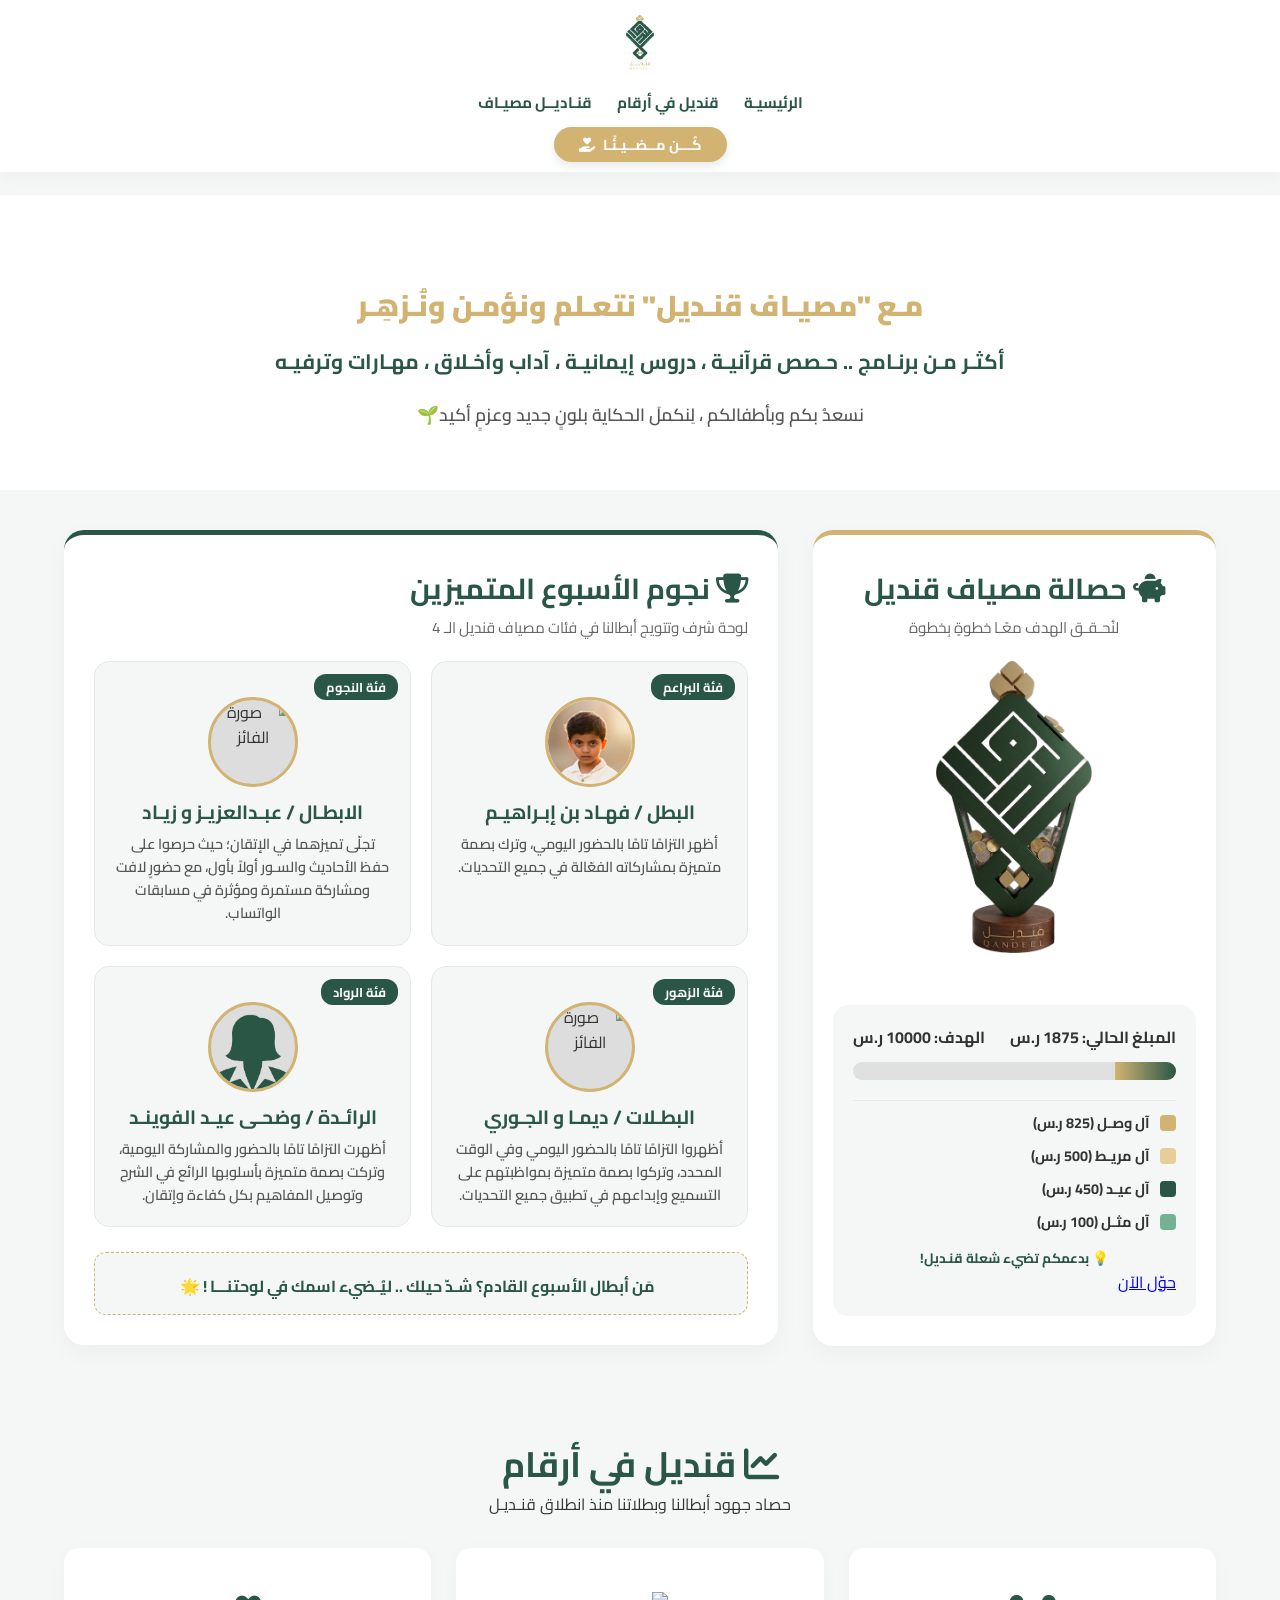
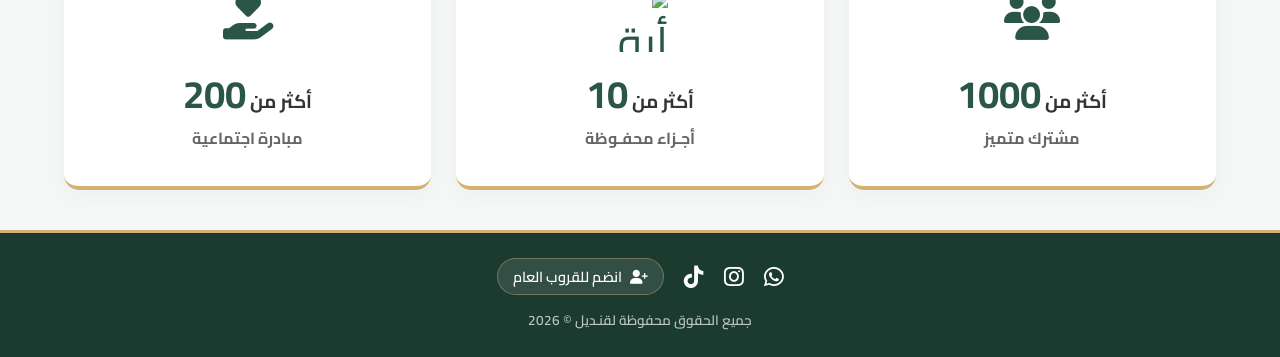
==== commit 1454f955: "Update index.html" ====
--- a/index.html
+++ b/index.html
@@ -126,7 +126,7 @@
                     <div class="winner-card card-stars">
                         <span class="category-tag">فئة النجوم</span>
                         <div class="winner-avatar-box">
-                            <img src="1aziz.png" alt="صورة الفائز" class="winner-img" >
+                            <img src="" alt="صورة الفائز" class="winner-img" >
                         </div>
                         <div class="winner-details">
                             <h3>الابطـال / عبـدالعزيـز و زيـاد </h3>
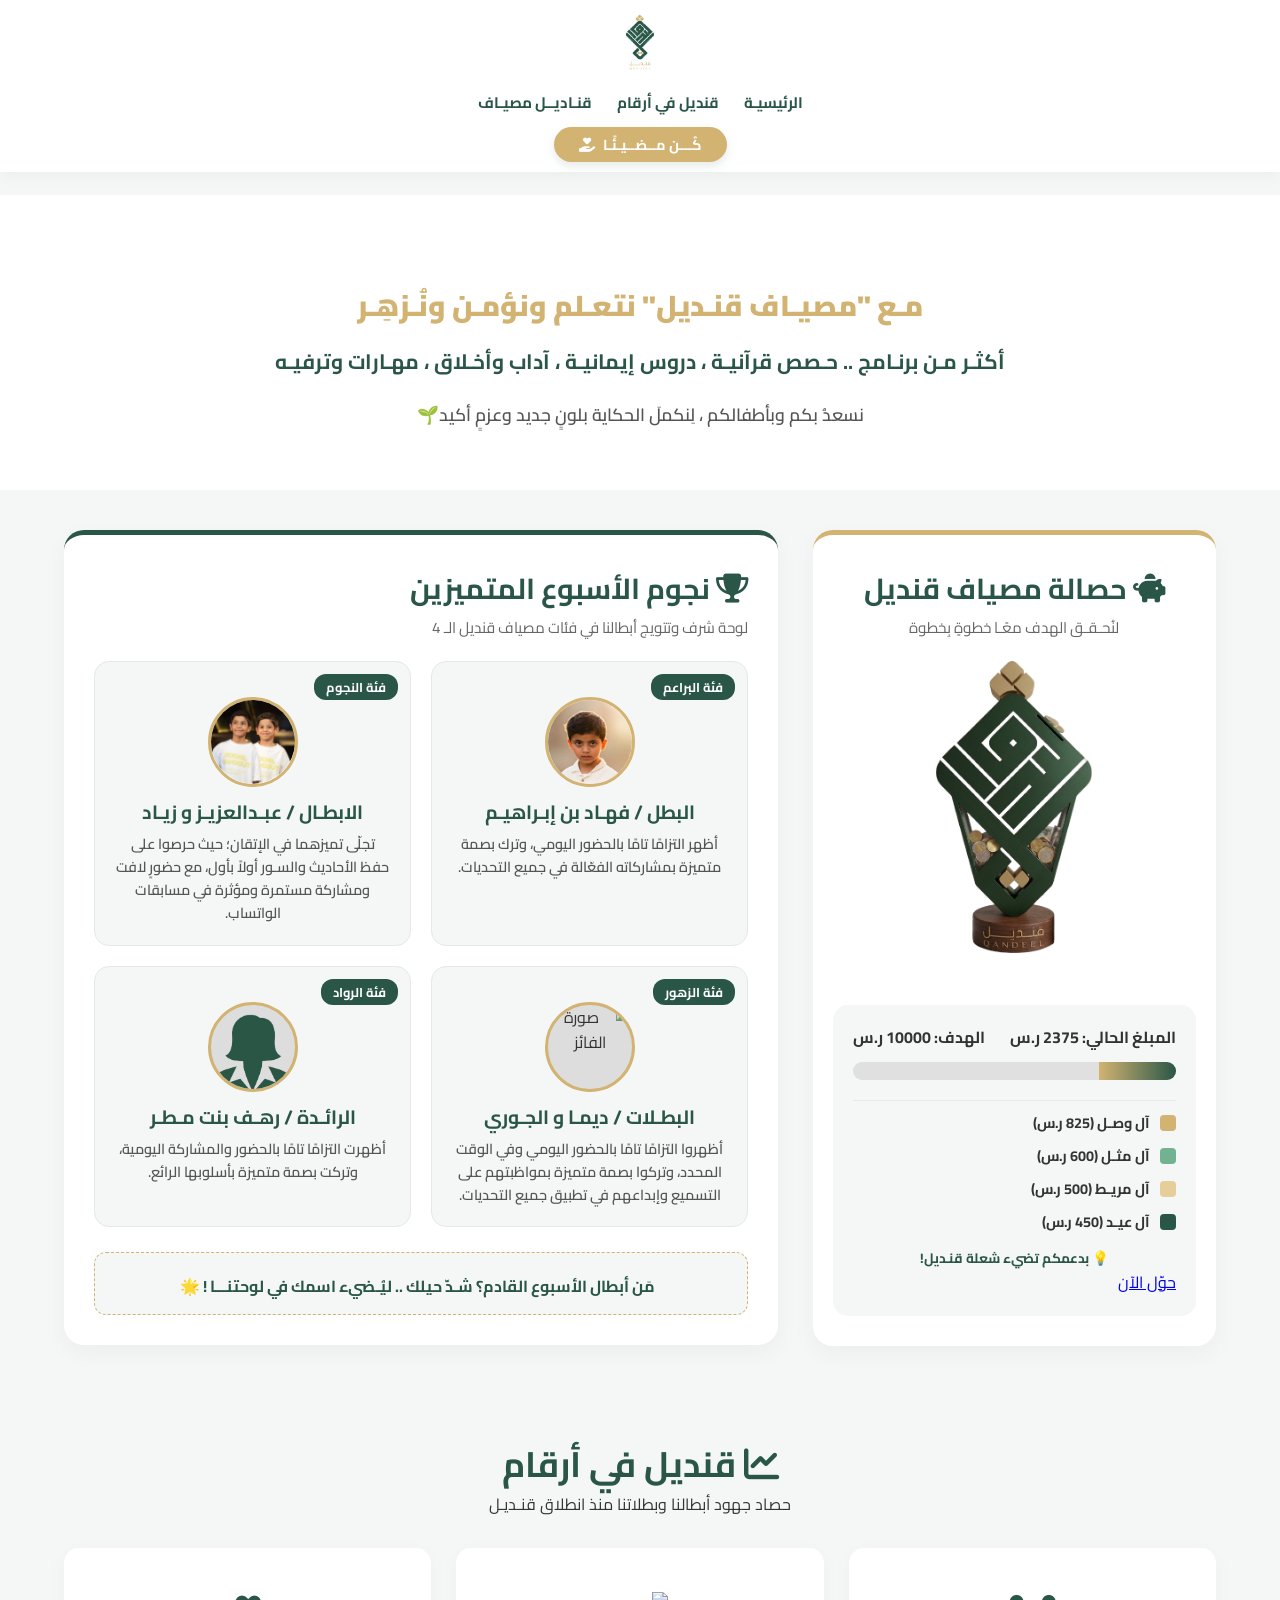
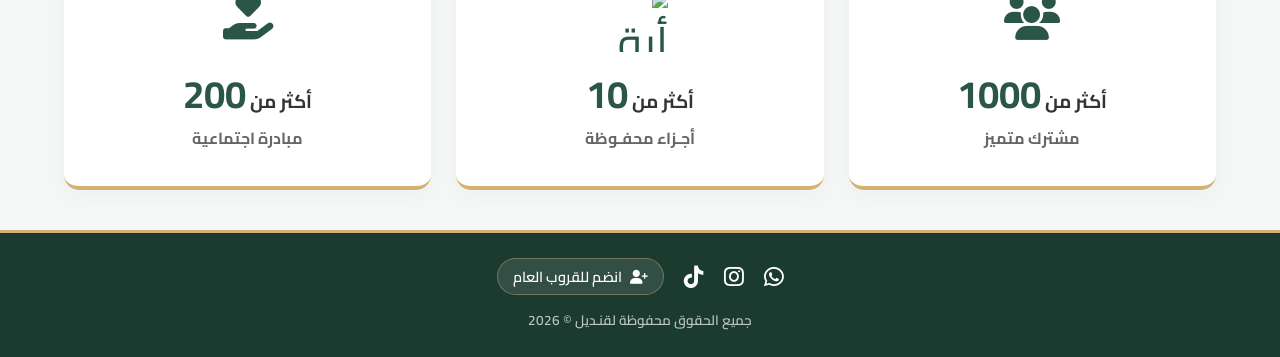
==== commit bd87da87: "Update index.html" ====
--- a/index.html
+++ b/index.html
@@ -74,26 +74,26 @@
                 <!-- عداد الحصالة أسفل الصورة -->
                 <div class="progress-container-box">
                     <div class="progress-info">
-                        <span>المبلغ الحالي: <strong id="current-amount">1875</strong> ر.س</span>
+                        <span>المبلغ الحالي: <strong id="current-amount">2375</strong> ر.س</span>
                         <span>الهدف: <strong>10000</strong> ر.س</span>
                     </div>
 
                     <div class="progress-bar-bg">
-                        <div id="progress-fill" class="progress-bar-fill" style="width: 18.75%;"></div>
+                        <div id="progress-fill" class="progress-bar-fill" style="width: 23.75%;"></div>
                     </div>
 
                     <div class="families-legend">
                         <div class="legend-item">
                             <span class="color-box" style="background-color: #D2B372;"></span> <span class="family-name">آل وصـل (825 ر.س)</span>
                         </div>
+                         <div class="legend-item">
+                            <span class="color-box" style="background-color: #72B192;"></span> <span class="family-name">آل مثـل (600 ر.س)</span>
+                        </div>
                         <div class="legend-item">
                             <span class="color-box" style="background-color: #E6CE9A;"></span> <span class="family-name">آل مريـط (500 ر.س)</span>
                         </div>
                         <div class="legend-item">
                             <span class="color-box" style="background-color: #2A5647;"></span> <span class="family-name">آل عيـد (450 ر.س)</span>
-                        </div>
-                        <div class="legend-item">
-                            <span class="color-box" style="background-color: #72B192;"></span> <span class="family-name">آل مثـل (100 ر.س)</span>
                         </div>
                     </div>
 
@@ -126,7 +126,7 @@
                     <div class="winner-card card-stars">
                         <span class="category-tag">فئة النجوم</span>
                         <div class="winner-avatar-box">
-                            <img src="" alt="صورة الفائز" class="winner-img" >
+                            <img src="1aziz.png" alt="صورة الفائز" class="winner-img" >
                         </div>
                         <div class="winner-details">
                             <h3>الابطـال / عبـدالعزيـز و زيـاد </h3>
@@ -151,8 +151,8 @@
                             <img src="girl-avatar.png" alt="صورة الفائز" class="winner-img winner-img-rowad">
                         </div>
                         <div class="winner-details">
-                            <h3>الرائـدة / وضحـى عيـد الفوينـد  </h3>
-                            <p class="achievement-text">أظهرت التزامًا تامًا بالحضور والمشاركة اليومية، وتركت بصمة متميزة بأسلوبها الرائع في الشرح وتوصيل المفاهيم بكل كفاءة وإتقان.</p>
+                            <h3>الرائـدة / رهـف بنت مـطـر   </h3>
+                            <p class="achievement-text">أظهرت التزامًا تامًا بالحضور والمشاركة اليومية، وتركت بصمة متميزة بأسلوبها الرائع.</p>
                         </div>
                     </div>
                 </div>
